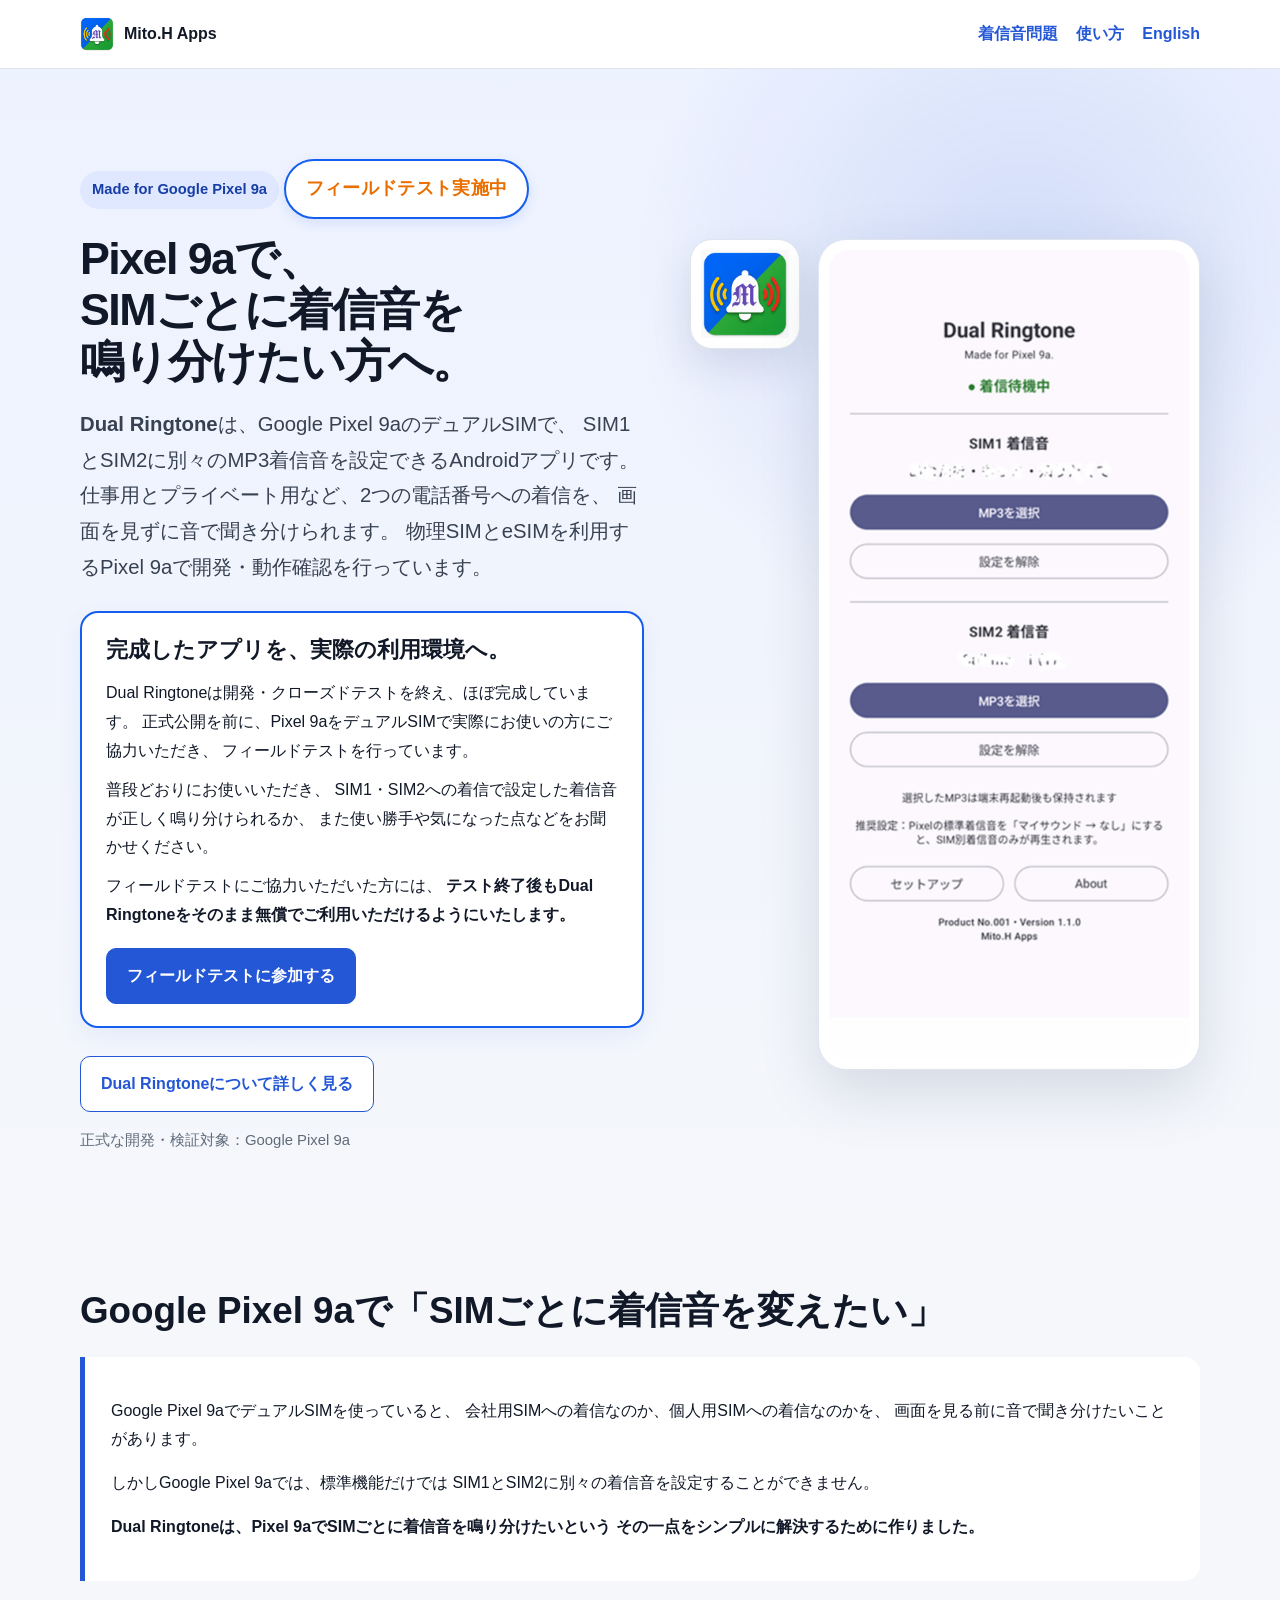
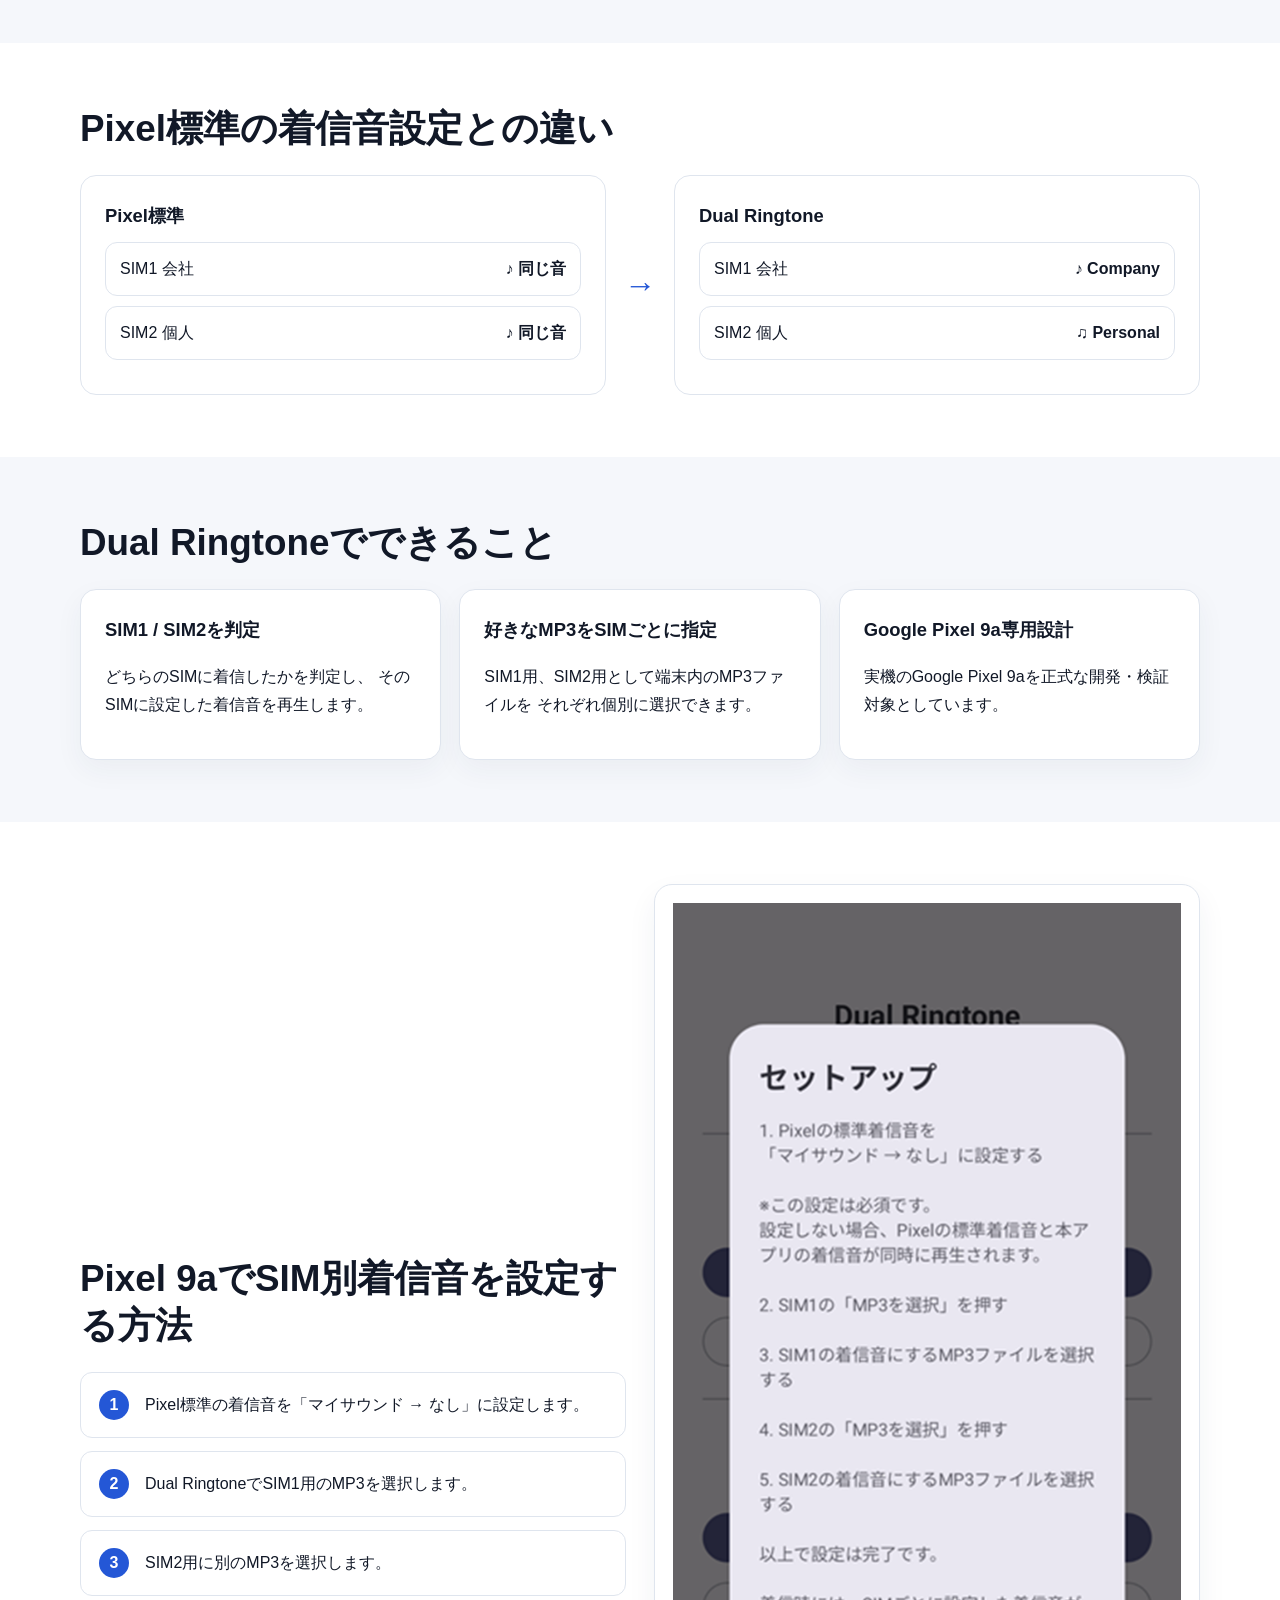
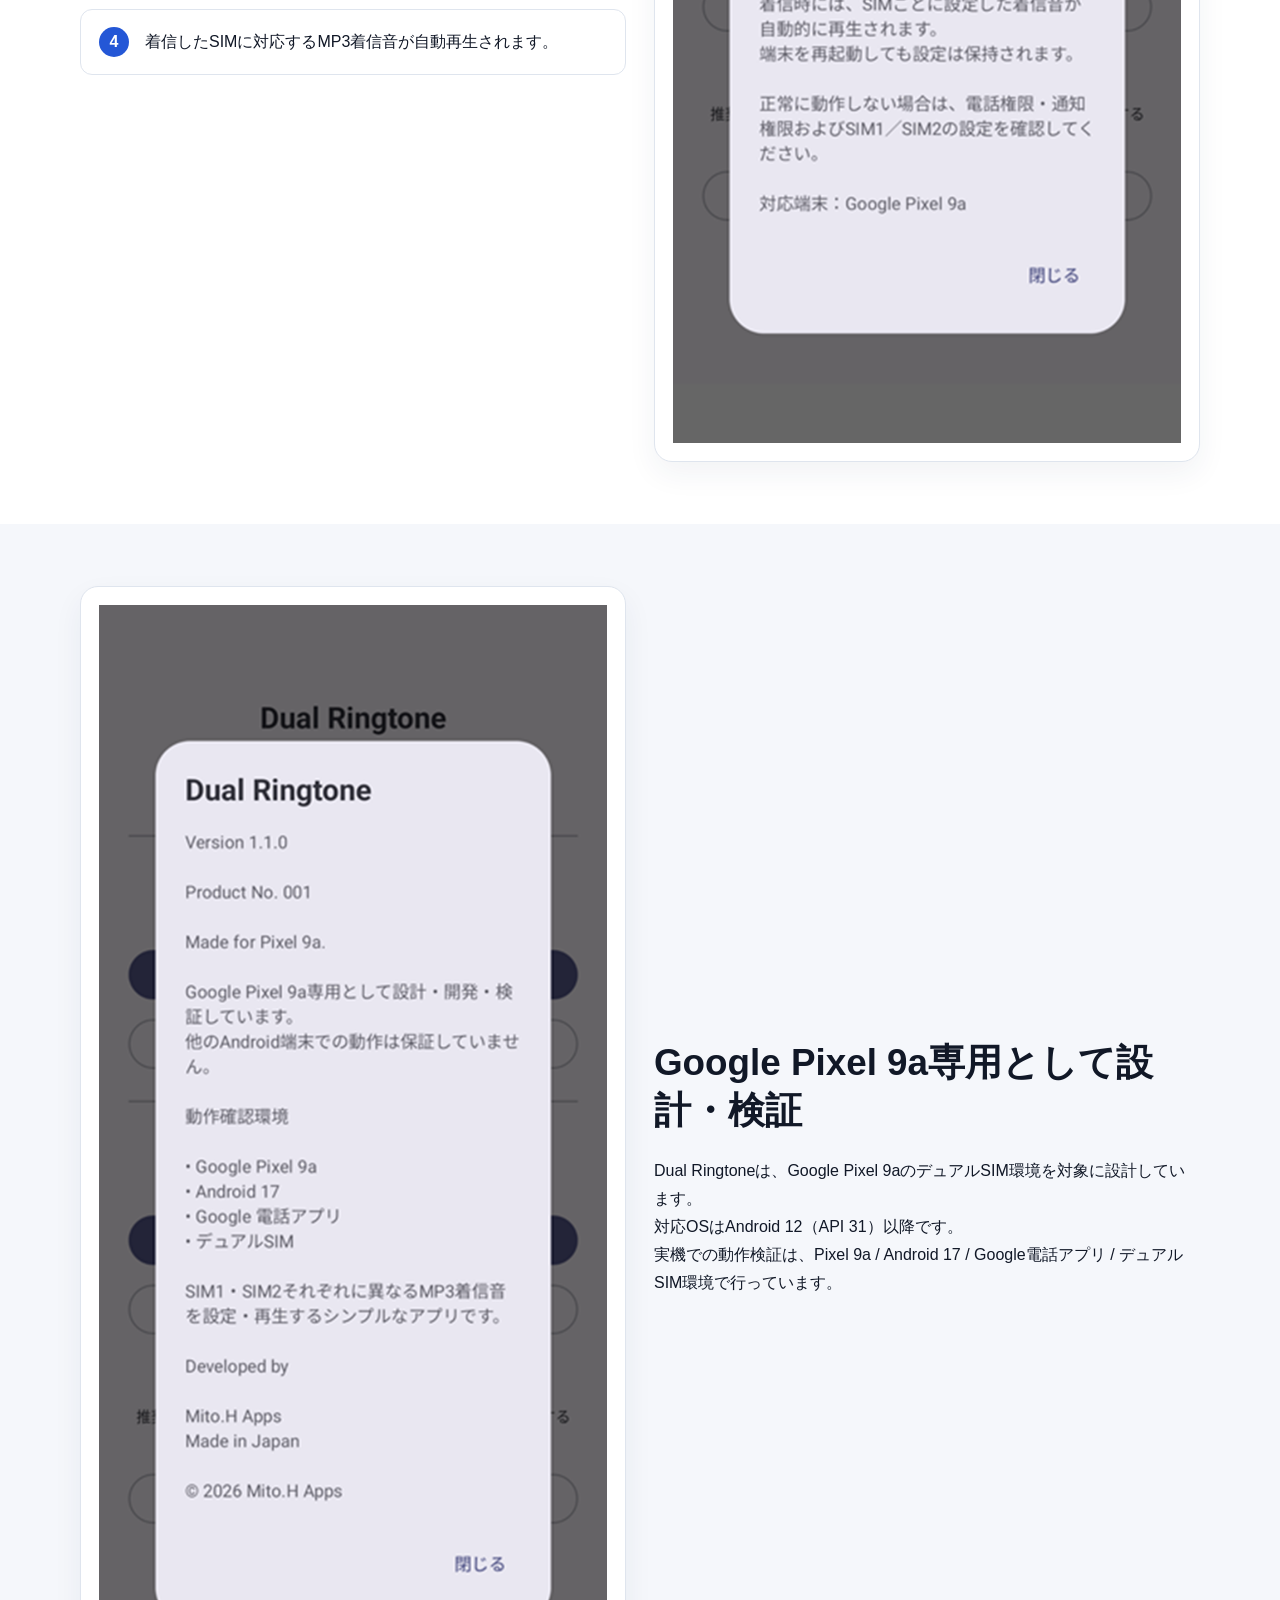
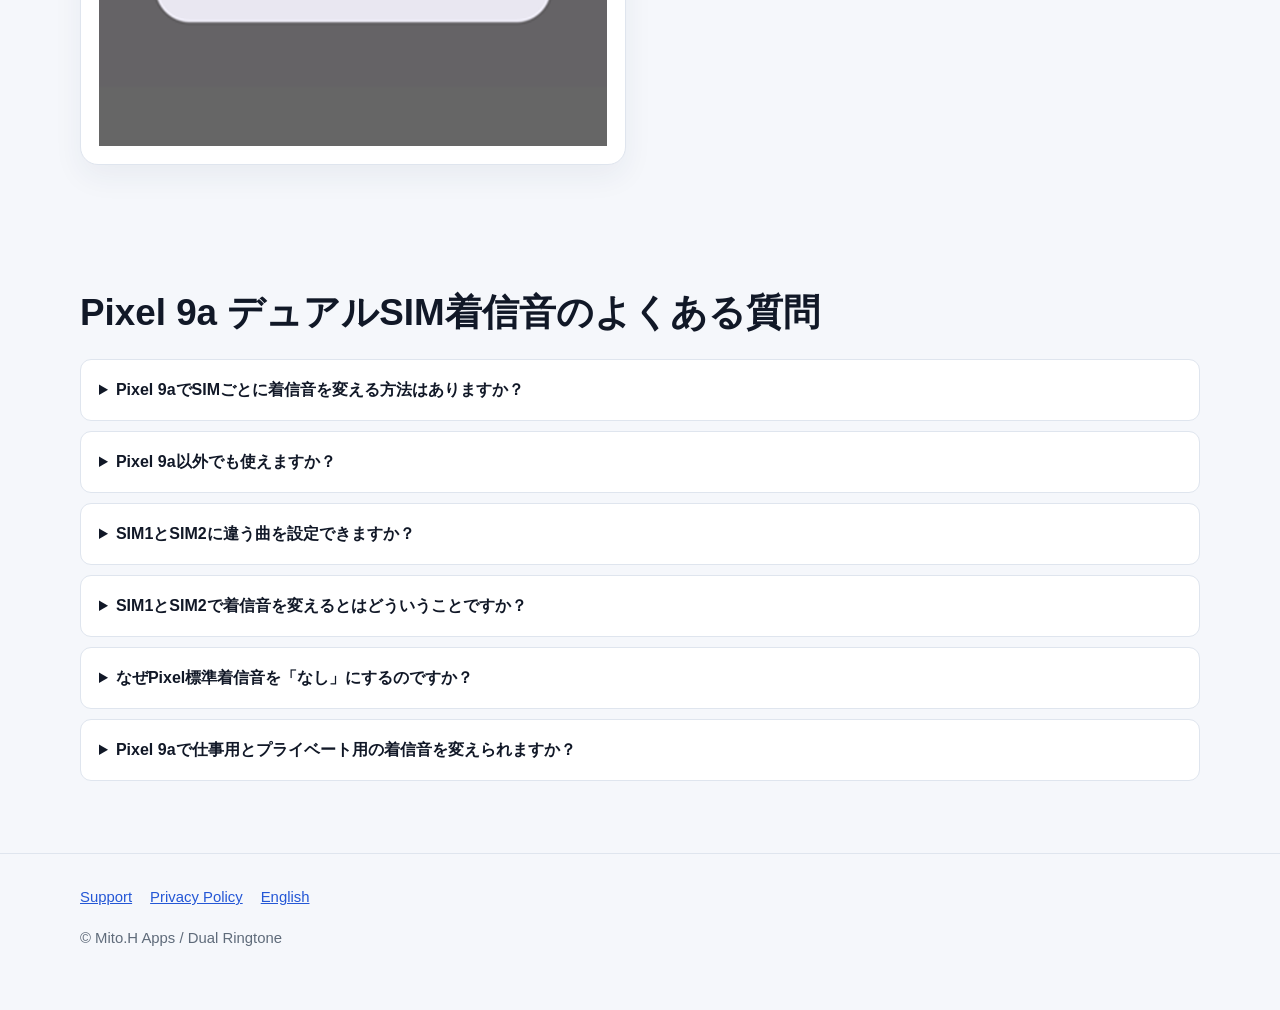
==== index.html @ 2ea24cad "Update index.html" ====
<!doctype html>
<html lang="ja">
<head>
  <!-- Google tag (gtag.js) -->
<script async src="https://www.googletagmanager.com/gtag/js?id=G-08TRGKSP1V"></script>
<script>
  window.dataLayer = window.dataLayer || [];
  function gtag(){dataLayer.push(arguments);}
  gtag('js', new Date());

  gtag('config', 'G-08TRGKSP1V');
</script>
<meta charset="utf-8">
<meta name="viewport" content="width=device-width,initial-scale=1">

<title>Google Pixel 9a デュアルSIMの着信音をSIMごとに鳴り分け | Dual Ringtone</title>

<meta name="description" content="Google Pixel 9aのデュアルSIMで、SIM1とSIM2に別々の着信音を設定したい方へ。Dual Ringtoneは着信したSIMを判定し、SIMごとに指定したMP3着信音を再生するPixel 9a専用Androidアプリです。">
<meta name="robots" content="index,follow,max-image-preview:large">

<link rel="canonical" href="https://mailmito0216-afk.github.io/mitohapps/">
<link rel="alternate" hreflang="ja" href="https://mailmito0216-afk.github.io/mitohapps/">
<link rel="alternate" hreflang="en" href="https://mailmito0216-afk.github.io/mitohapps/en/">
<link rel="alternate" hreflang="x-default" href="https://mailmito0216-afk.github.io/mitohapps/en/">

<link rel="stylesheet" href="style.css">

<meta property="og:type" content="website">
<meta property="og:title" content="Google Pixel 9a デュアルSIMの着信音をSIMごとに鳴り分け">
<meta property="og:description" content="SIM1とSIM2に別々のMP3着信音。Google Pixel 9a専用 Dual Ringtone。">
<meta property="og:url" content="https://mailmito0216-afk.github.io/mitohapps/">
<meta property="og:image" content="https://mailmito0216-afk.github.io/mitohapps/assets/icon.png">

<script type="application/ld+json">
{
  "@context": "https://schema.org",
  "@graph": [
    {
      "@type": "SoftwareApplication",
      "name": "Dual Ringtone",
      "applicationCategory": "UtilitiesApplication",
      "operatingSystem": "Android",
      "description": "Google Pixel 9aのデュアルSIMで、着信したSIMを判定し、SIM1とSIM2にそれぞれ指定したMP3着信音を再生するAndroidアプリ。",
      "url": "https://mailmito0216-afk.github.io/mitohapps/",
      "author": {
        "@type": "Organization",
        "name": "Mito.H Apps"
      }
    },
    {
      "@type": "FAQPage",
      "mainEntity": [
        {
          "@type": "Question",
          "name": "Pixel 9aでSIMごとに着信音を変える方法はありますか？",
          "acceptedAnswer": {
            "@type": "Answer",
            "text": "Dual Ringtoneでは、Google Pixel 9aのSIM1とSIM2にそれぞれ別のMP3着信音を設定できます。"
          }
        },
        {
          "@type": "Question",
          "name": "Pixel 9a以外でも使えますか？",
          "acceptedAnswer": {
            "@type": "Answer",
            "text": "現在の正式な対応・検証対象はGoogle Pixel 9aです。"
          }
        },
        {
          "@type": "Question",
          "name": "SIM1とSIM2に違う曲を設定できますか？",
          "acceptedAnswer": {
            "@type": "Answer",
            "text": "はい。SIM1とSIM2それぞれに別のMP3ファイルを選択できます。"
          }
        },
  {
  "@type": "Question",
  "name": "SIM1とSIM2で着信音を変えるとはどういうことですか？",
  "acceptedAnswer": {
    "@type": "Answer",
    "text": "デュアルSIMでは、1台のスマートフォンでSIM1とSIM2の2つの回線を利用できます。Dual Ringtoneを使うと、SIM1への着信とSIM2への着信で別々の着信音を鳴らし分けることができます。"
  }
},
        {
          "@type": "Question",
          "name": "なぜPixel標準着信音を「なし」にするのですか？",
          "acceptedAnswer": {
            "@type": "Answer",
            "text": "Pixel標準着信音とDual Ringtoneの着信音が二重に鳴るのを防ぐためです。"
          }
        }
      ]
    }
  ]
}
</script>
</head>

<body>

<header class="header">
<div class="wrap header-inner">

<a class="brand" href="./">
<img src="assets/icon.png" alt="Dual Ringtone icon">
Mito.H Apps
</a>

<nav class="nav">
<a href="#problem">着信音問題</a>
<a href="#how">使い方</a>
<a class="lang" href="en/" lang="en">English</a>
</nav>

</div>
</header>


<main>

<section class="hero">
<div class="wrap hero-grid">

<div>

<p class="kicker">Made for Google Pixel 9a</p>
<p class="coming-soon">フィールドテスト実施中</p>

<h1>Pixel 9aで、<br>SIMごとに着信音を<br>鳴り分けたい方へ。</h1>

<p class="lead">
<strong>Dual Ringtone</strong>は、Google Pixel 9aのデュアルSIMで、
SIM1とSIM2に別々のMP3着信音を設定できるAndroidアプリです。
仕事用とプライベート用など、2つの電話番号への着信を、
画面を見ずに音で聞き分けられます。
物理SIMとeSIMを利用するPixel 9aで開発・動作確認を行っています。
</p>

<div class="tester-callout">
  <h2>完成したアプリを、実際の利用環境へ。</h2>

  <p>
    Dual Ringtoneは開発・クローズドテストを終え、ほぼ完成しています。
    正式公開を前に、Pixel 9aをデュアルSIMで実際にお使いの方にご協力いただき、
    フィールドテストを行っています。
  </p>

  <p>
    普段どおりにお使いいただき、
    SIM1・SIM2への着信で設定した着信音が正しく鳴り分けられるか、
    また使い勝手や気になった点などをお聞かせください。
  </p>

  <p>
    フィールドテストにご協力いただいた方には、
    <strong>テスト終了後もDual Ringtoneをそのまま無償でご利用いただけるようにいたします。</strong>
  </p>

  <a class="btn primary"
     href="https://forms.gle/vcuBx4Yss6ZRhS5Z6"
     target="_blank"
     rel="noopener noreferrer">
    フィールドテストに参加する
  </a>
</div>

<div class="actions">
<a class="btn secondary" href="#problem">Dual Ringtoneについて詳しく見る</a>
</div>

<p class="small">正式な開発・検証対象：Google Pixel 9a</p>
</div>


<div class="hero-media">

<div class="icon-card">
<img src="assets/icon.png" alt="Dual Ringtone app icon">
</div>

<div class="phone-shot">
<img src="assets/app-main-ja.png"
alt="Google Pixel 9aでSIM1とSIM2に別々のMP3着信音を設定するDual Ringtoneのメイン画面">
</div>

</div>

</div>
</section>


<section class="section" id="problem">
<div class="wrap">

<h2>Google Pixel 9aで「SIMごとに着信音を変えたい」</h2>

<div class="problem">

<p>
Google Pixel 9aでデュアルSIMを使っていると、
会社用SIMへの着信なのか、個人用SIMへの着信なのかを、
画面を見る前に音で聞き分けたいことがあります。
</p>

<p>
しかしGoogle Pixel 9aでは、標準機能だけでは
SIM1とSIM2に別々の着信音を設定することができません。
</p>

<p>
<strong>
Dual Ringtoneは、Pixel 9aでSIMごとに着信音を鳴り分けたいという
その一点をシンプルに解決するために作りました。
</strong>
</p>

</div>

</div>
</section>


<section class="section white">
<div class="wrap">

<h2>Pixel標準の着信音設定との違い</h2>

<div class="compare">

<div class="compare-box">

<h3>Pixel標準</h3>

<div class="sim-pill">
<span>SIM1 会社</span>
<strong>♪ 同じ音</strong>
</div>

<div class="sim-pill">
<span>SIM2 個人</span>
<strong>♪ 同じ音</strong>
</div>

</div>


<div class="arrow">→</div>


<div class="compare-box">

<h3>Dual Ringtone</h3>

<div class="sim-pill">
<span>SIM1 会社</span>
<strong>♪ Company</strong>
</div>

<div class="sim-pill">
<span>SIM2 個人</span>
<strong>♫ Personal</strong>
</div>

</div>

</div>

</div>
</section>


<section class="section">
<div class="wrap">

<h2>Dual Ringtoneでできること</h2>

<div class="grid3">

<div class="card">
<h3>SIM1 / SIM2を判定</h3>
<p>
どちらのSIMに着信したかを判定し、
そのSIMに設定した着信音を再生します。
</p>
</div>

<div class="card">
<h3>好きなMP3をSIMごとに指定</h3>
<p>
SIM1用、SIM2用として端末内のMP3ファイルを
それぞれ個別に選択できます。
</p>
</div>

<div class="card">
<h3>Google Pixel 9a専用設計</h3>
<p>
実機のGoogle Pixel 9aを正式な開発・検証対象としています。
</p>
</div>

</div>

</div>
</section>


<section class="section white" id="how">
<div class="wrap media-grid">

<div>

<h2>Pixel 9aでSIM別着信音を設定する方法</h2>

<ol class="steps">

<li>
Pixel標準の着信音を「マイサウンド → なし」に設定します。
</li>

<li>
Dual RingtoneでSIM1用のMP3を選択します。
</li>

<li>
SIM2用に別のMP3を選択します。
</li>

<li>
着信したSIMに対応するMP3着信音が自動再生されます。
</li>

</ol>

</div>


<div class="media-card">

<img src="assets/setup-ja.png"
alt="Google Pixel 9aでSIM1とSIM2に別々の着信音を設定するDual Ringtoneのセットアップ手順">

</div>

</div>
</section>


<section class="section">
<div class="wrap media-grid">

<div class="media-card">

<img src="assets/about-ja.png"
alt="Google Pixel 9a専用Dual Ringtoneの対応環境を表示したAbout画面">

</div>

<div>

<h2>Google Pixel 9a専用として設計・検証</h2>

<p>
Dual Ringtoneは、Google Pixel 9aのデュアルSIM環境を対象に設計しています。<br>
対応OSはAndroid 12（API 31）以降です。<br>
実機での動作検証は、Pixel 9a / Android 17 / Google電話アプリ / デュアルSIM環境で行っています。
</p>

</div>

</div>
</section>




<section class="section faq">
<div class="wrap">

<h2>Pixel 9a デュアルSIM着信音のよくある質問</h2>

<details>
<summary>Pixel 9aでSIMごとに着信音を変える方法はありますか？</summary>
<p>
Dual Ringtoneでは、Google Pixel 9aのSIM1とSIM2に
それぞれ別のMP3着信音を設定できます。
</p>
</details>

<details>
<summary>Pixel 9a以外でも使えますか？</summary>
<p>
現在の正式な対応・検証対象はGoogle Pixel 9aです。
</p>
</details>

<details>
<summary>SIM1とSIM2に違う曲を設定できますか？</summary>
<p>
はい。それぞれに別のMP3ファイルを選択できます。
</p>
</details>
<details>
<summary>SIM1とSIM2で着信音を変えるとはどういうことですか？</summary>
<p>
デュアルSIMでは、1台のスマートフォンでSIM1とSIM2の2つの回線を利用できます。
Dual Ringtoneを使うと、SIM1への着信とSIM2への着信で別々の着信音を鳴らし分けることができます。
</p>
</details>
  
<details>
<summary>なぜPixel標準着信音を「なし」にするのですか？</summary>
<p>
Pixel標準着信音とDual Ringtoneの着信音が
二重に鳴るのを防ぐためです。
</p>
</details>

<details>
<summary>Pixel 9aで仕事用とプライベート用の着信音を変えられますか？</summary>
<p>
はい。Dual Ringtoneを使うと、Google Pixel 9aのデュアルSIMで、
仕事用とプライベート用など、2つの電話番号への着信を
異なるMP3着信音で聞き分けられます。
現在、正式公開前のフィールドテストを実施しています。
</p>
</details>
  
</div>
</section>

</main>


<footer class="footer">
<div class="wrap">

<div class="footer-links">

<a href="support.html">Support</a>
<a href="privacy.html">Privacy Policy</a>
<a href="en/" lang="en">English</a>

</div>

<p>© Mito.H Apps / Dual Ringtone</p>

</div>
</footer>

</body>
</html>
---- style.css ----
:root{
  --bg:#f5f7fb;--surface:#fff;--ink:#111827;--muted:#5f6b7a;--line:#dfe5ee;
  --blue:#2457d6;--blue2:#173ea6;--soft:#eef3ff;--green:#14815c;--max:1120px
}
*{box-sizing:border-box}html{scroll-behavior:smooth}
body{margin:0;font-family:-apple-system,BlinkMacSystemFont,"Segoe UI","Noto Sans JP","Yu Gothic",Arial,sans-serif;color:var(--ink);background:var(--bg);line-height:1.75}
a{color:var(--blue)}img{max-width:100%;height:auto;display:block}
.wrap{width:min(calc(100% - 34px),var(--max));margin:auto}
.header{position:sticky;top:0;z-index:20;background:rgba(255,255,255,.95);border-bottom:1px solid var(--line);backdrop-filter:blur(10px)}
.header-inner{min-height:68px;display:flex;align-items:center;justify-content:space-between;gap:18px}
.brand{display:flex;align-items:center;gap:10px;font-weight:900;text-decoration:none;color:var(--ink)}
.brand img{width:34px;height:34px;border-radius:8px}
.nav{display:flex;gap:18px;align-items:center;flex-wrap:wrap}.nav a{text-decoration:none;font-weight:750}
.hero{padding:72px 0 58px;background:radial-gradient(circle at 80% 18%,rgba(36,87,214,.14),transparent 28%),linear-gradient(180deg,#edf2ff 0%,var(--bg) 100%)}
.hero-grid{display:grid;grid-template-columns:1.05fr .95fr;gap:46px;align-items:center}
.kicker{display:inline-block;margin:0 0 14px;padding:6px 12px;border-radius:999px;background:#dfe8ff;color:var(--blue2);font-weight:850;font-size:.92rem}
h1{font-size:clamp(2rem,3.5vw,3rem);line-height:1.15;letter-spacing:-.035em;margin:0 0 .35em}
h2{font-size:clamp(1.55rem,3vw,2.3rem);line-height:1.3;margin:0 0 .6em}
h3{font-size:1.15rem;margin:0 0 .35em}.lead{font-size:clamp(1.05rem,2vw,1.27rem);color:#374151;max-width:760px}
.actions{display:flex;gap:12px;flex-wrap:wrap;margin-top:28px}.btn{display:inline-block;padding:13px 20px;border-radius:10px;border:1px solid var(--blue);text-decoration:none;font-weight:850}
.btn.primary{background:var(--blue);color:#fff}.btn.secondary{background:#fff;color:var(--blue)}.small{font-size:.93rem;color:var(--muted)}
.hero-media{display:grid;grid-template-columns:110px 1fr;gap:18px;align-items:start}
.icon-card{background:#fff;border:1px solid var(--line);border-radius:22px;padding:10px;box-shadow:0 16px 40px rgba(35,52,87,.12)}
.phone-shot{background:#fff;border:1px solid var(--line);border-radius:28px;padding:10px;box-shadow:0 22px 60px rgba(35,52,87,.15)}
.phone-shot img{border-radius:20px}
.section{padding:62px 0}.section.white{background:#fff}
.grid3{display:grid;grid-template-columns:repeat(3,1fr);gap:18px}
.card{background:#fff;border:1px solid var(--line);border-radius:16px;padding:24px;box-shadow:0 10px 28px rgba(35,52,87,.05)}
.problem{background:#fff;border-left:5px solid var(--blue);border-radius:0 16px 16px 0;padding:24px 26px}
.compare{display:grid;grid-template-columns:1fr auto 1fr;gap:18px;align-items:center}.compare-box{background:#fff;border:1px solid var(--line);border-radius:16px;padding:24px}.arrow{font-size:2rem;font-weight:900;color:var(--blue)}
.sim-pill{display:flex;justify-content:space-between;gap:12px;border:1px solid var(--line);border-radius:12px;padding:12px 14px;margin:10px 0}
.steps{padding:0;counter-reset:s;display:grid;gap:13px}.steps li{list-style:none;counter-increment:s;position:relative;background:#fff;border:1px solid var(--line);border-radius:12px;padding:18px 18px 18px 64px}
.steps li:before{content:counter(s);position:absolute;left:18px;top:17px;width:30px;height:30px;border-radius:50%;display:grid;place-items:center;background:var(--blue);color:#fff;font-weight:900}
.media-grid{display:grid;grid-template-columns:1fr 1fr;gap:28px;align-items:center}
.media-card{background:#fff;border:1px solid var(--line);border-radius:18px;padding:18px;box-shadow:0 12px 30px rgba(35,52,87,.06)}
.callout{background:var(--soft);border:1px solid #cbd8ff;border-radius:18px;padding:30px}.good{color:var(--green);font-weight:900}
.faq details{background:#fff;border:1px solid var(--line);border-radius:11px;padding:16px 18px;margin:10px 0}.faq summary{cursor:pointer;font-weight:820}
.footer{border-top:1px solid var(--line);padding:30px 0 44px;color:var(--muted);font-size:.93rem}.footer-links{display:flex;gap:18px;flex-wrap:wrap}
.placeholder{font-family:ui-monospace,SFMono-Regular,Consolas,monospace;background:#fff4c8;border:1px solid #eed681;padding:2px 6px;border-radius:5px}
@media(max-width:880px){
  .hero-grid,.grid3,.compare,.media-grid{grid-template-columns:1fr}
  .hero-media{grid-template-columns:90px 1fr}.arrow{transform:rotate(90deg);text-align:center}
  .nav a:not(.lang){display:none}
  }
.coming-soon {
  display: inline-block;
  margin: 18px 0 14px;
  padding: 12px 20px;
  background: #ffffff;
  border: 2px solid #155eef;
  border-radius: 999px;
  color: #e86f00;
  font-size: 18px;
  font-weight: 800;
  letter-spacing: 0.02em;
  box-shadow: 0 4px 12px rgba(21, 94, 239, 0.12);
}
.tester-callout {
  margin: 26px 0 22px;
  padding: 22px 24px;
  background: #ffffff;
  border: 2px solid #155eef;
  border-radius: 18px;
  box-shadow: 0 8px 24px rgba(21, 94, 239, 0.08);
}

.tester-callout h2 {
  margin: 0 0 14px;
  font-size: 1.35rem;
  line-height: 1.4;
  word-break: keep-all;
}

.tester-callout p {
  margin: 10px 0;
  line-height: 1.8;
}

.tester-callout .btn {
  margin-top: 8px;
}

@media (max-width: 880px) {
  .tester-callout {
    padding: 18px;
  }

  .tester-callout h2 {
    font-size: 1.2rem;
  }
}
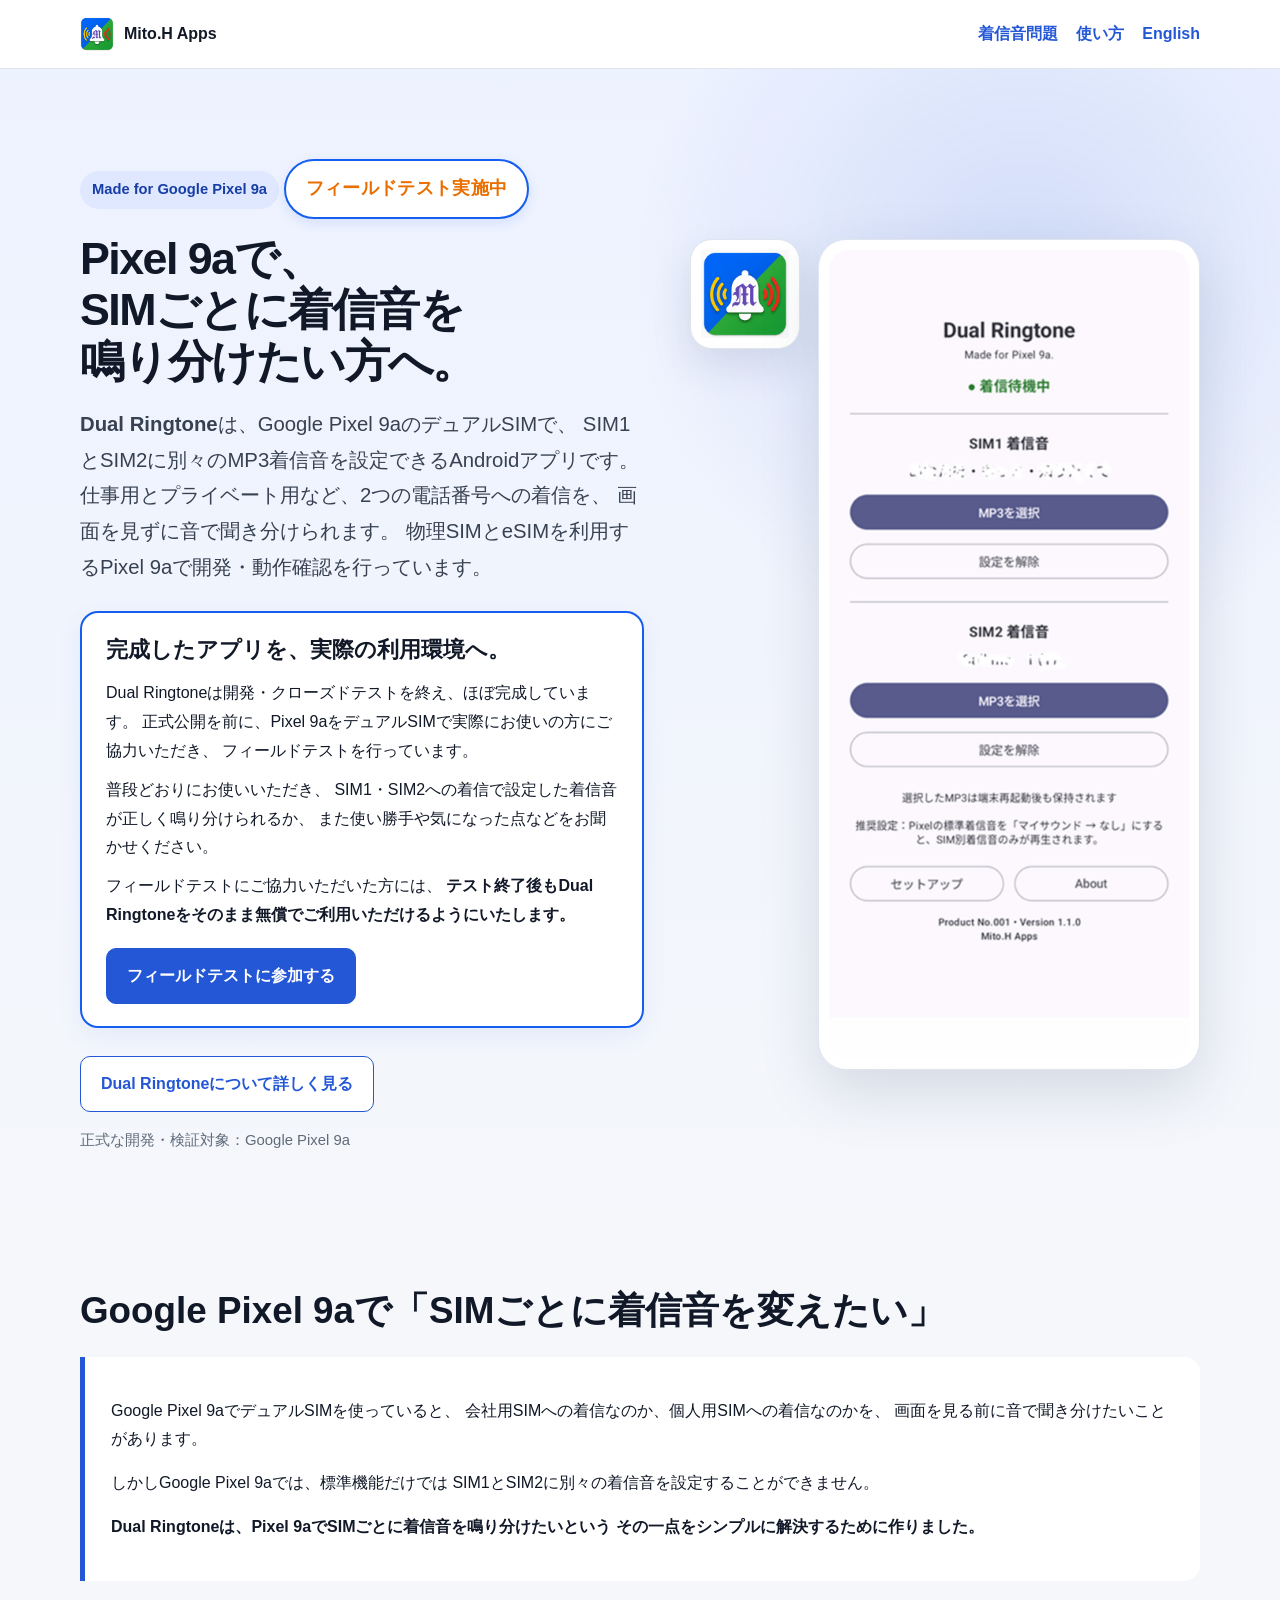
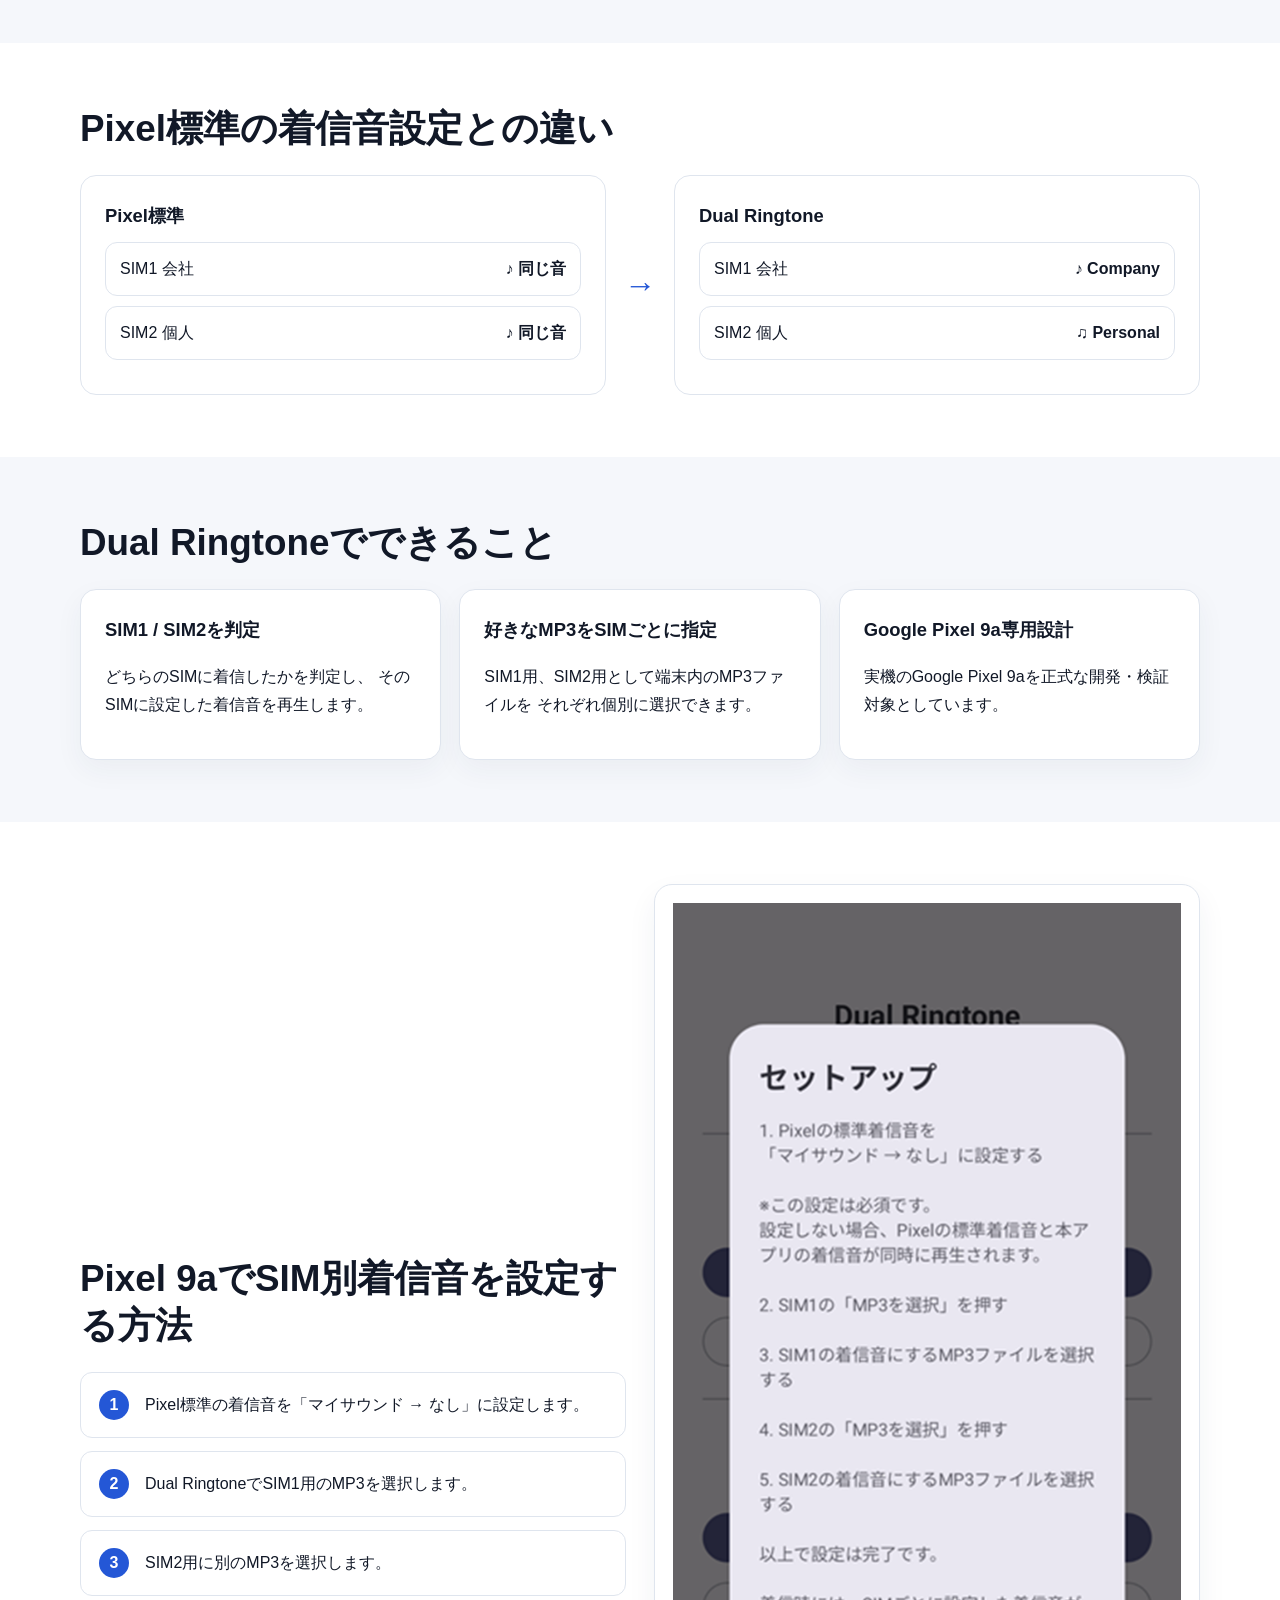
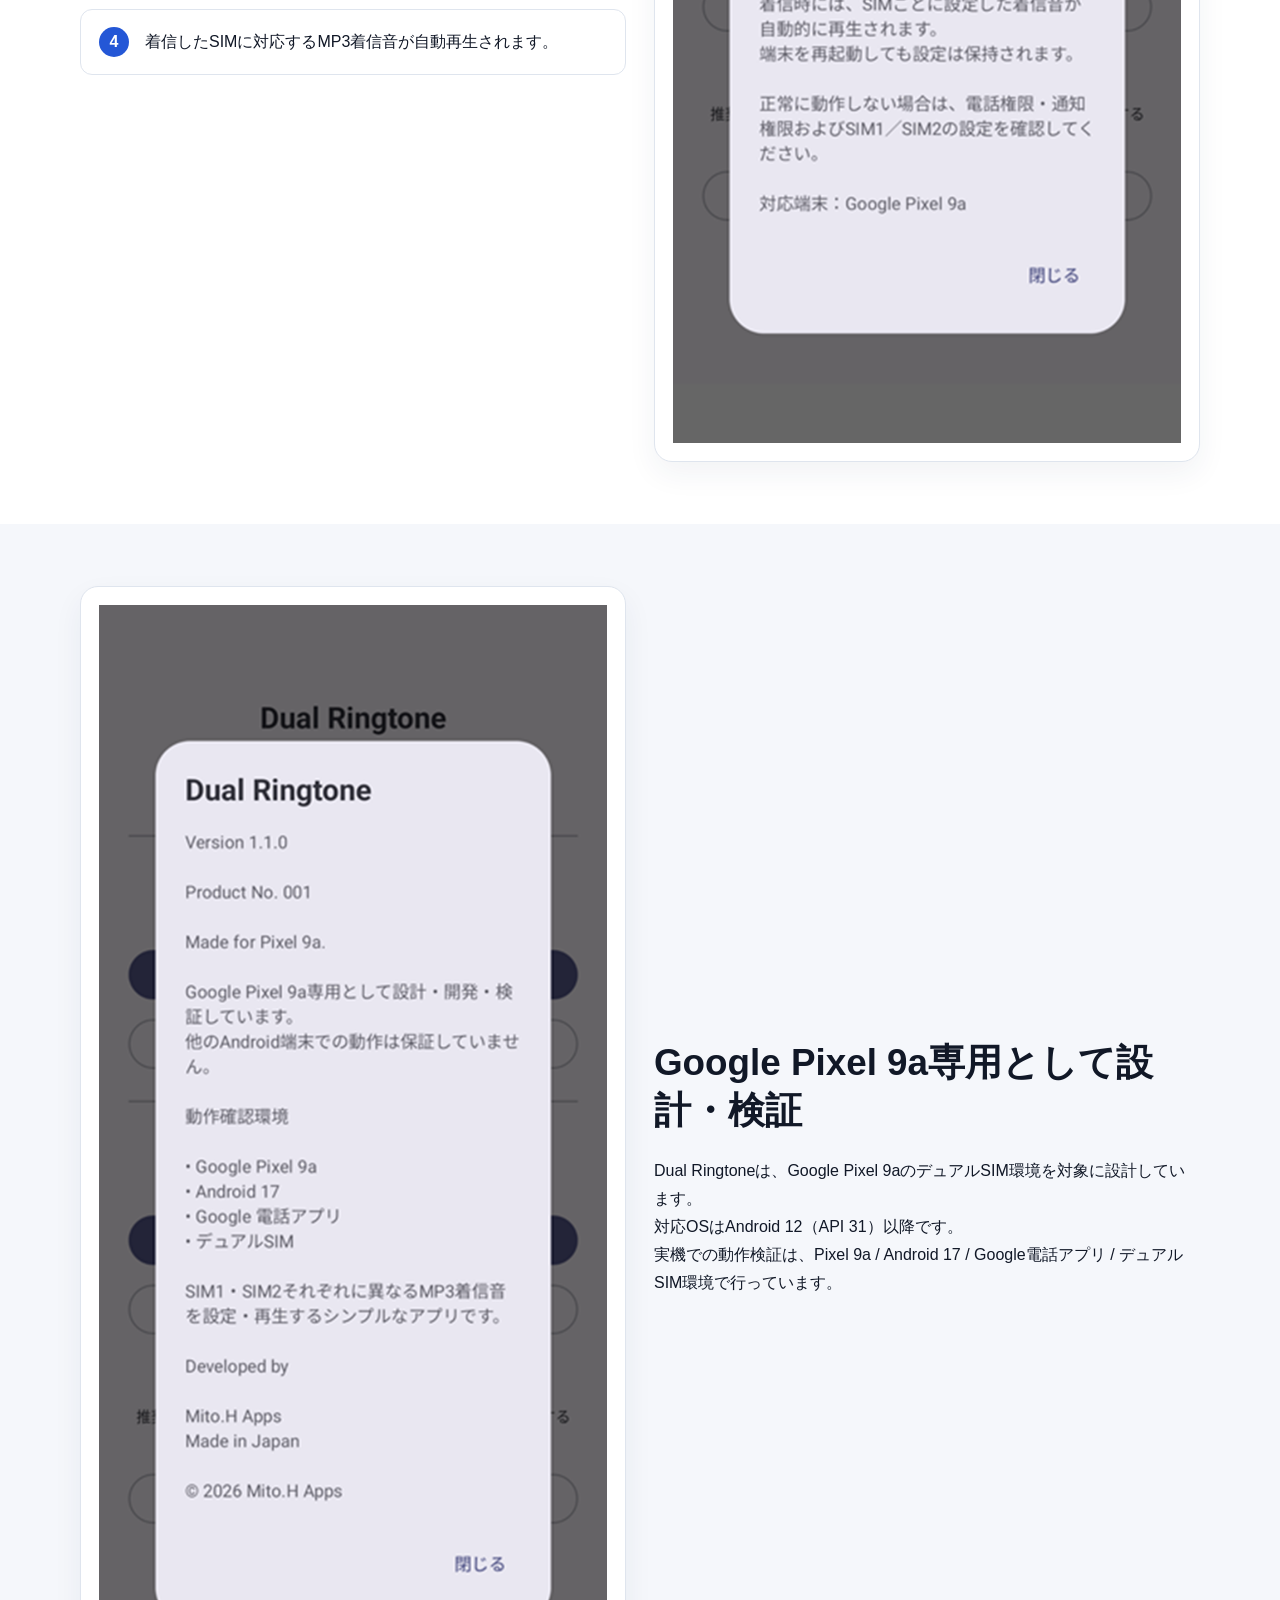
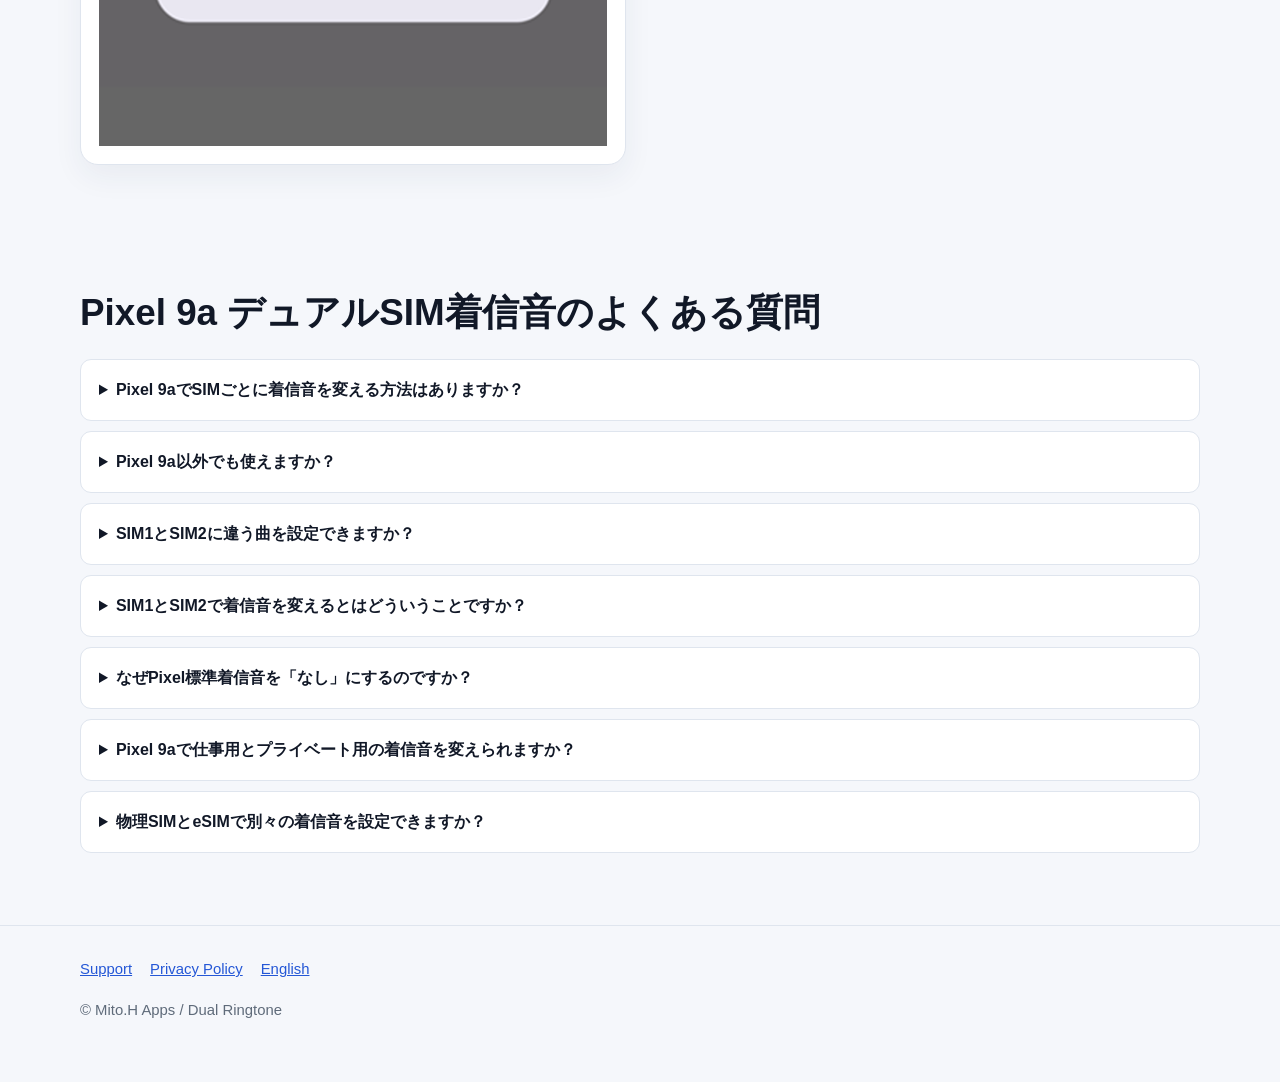
==== commit 613d57b2: "Update index.html" ====
--- a/index.html
+++ b/index.html
@@ -89,7 +89,15 @@
             "@type": "Answer",
             "text": "Pixel標準着信音とDual Ringtoneの着信音が二重に鳴るのを防ぐためです。"
           }
-        }
+        },
+  {
+  "@type": "Question",
+  "name": "Pixel 9aで仕事用とプライベート用の着信音を変えられますか？",
+  "acceptedAnswer": {
+    "@type": "Answer",
+    "text": "はい。Dual Ringtoneを使うと、Google Pixel 9aのデュアルSIMで、仕事用とプライベート用など、2つの電話番号への着信を異なるMP3着信音で聞き分けられます。現在、正式公開前のフィールドテストを実施しています。"
+  }
+}
       ]
     }
   ]
@@ -426,6 +434,17 @@
 現在、正式公開前のフィールドテストを実施しています。
 </p>
 </details>
+
+<details>
+<summary>物理SIMとeSIMで別々の着信音を設定できますか？</summary>
+<p>
+はい。Dual Ringtoneは、Google Pixel 9aの物理SIMとeSIMを
+併用するデュアルSIM環境で開発・動作確認しています。
+SIM1とSIM2にそれぞれ異なるMP3着信音を設定し、
+着信した回線に応じて鳴り分けることができます。
+現在、正式公開前のフィールドテストを実施しています。
+</p>
+</details>
   
 </div>
 </section>
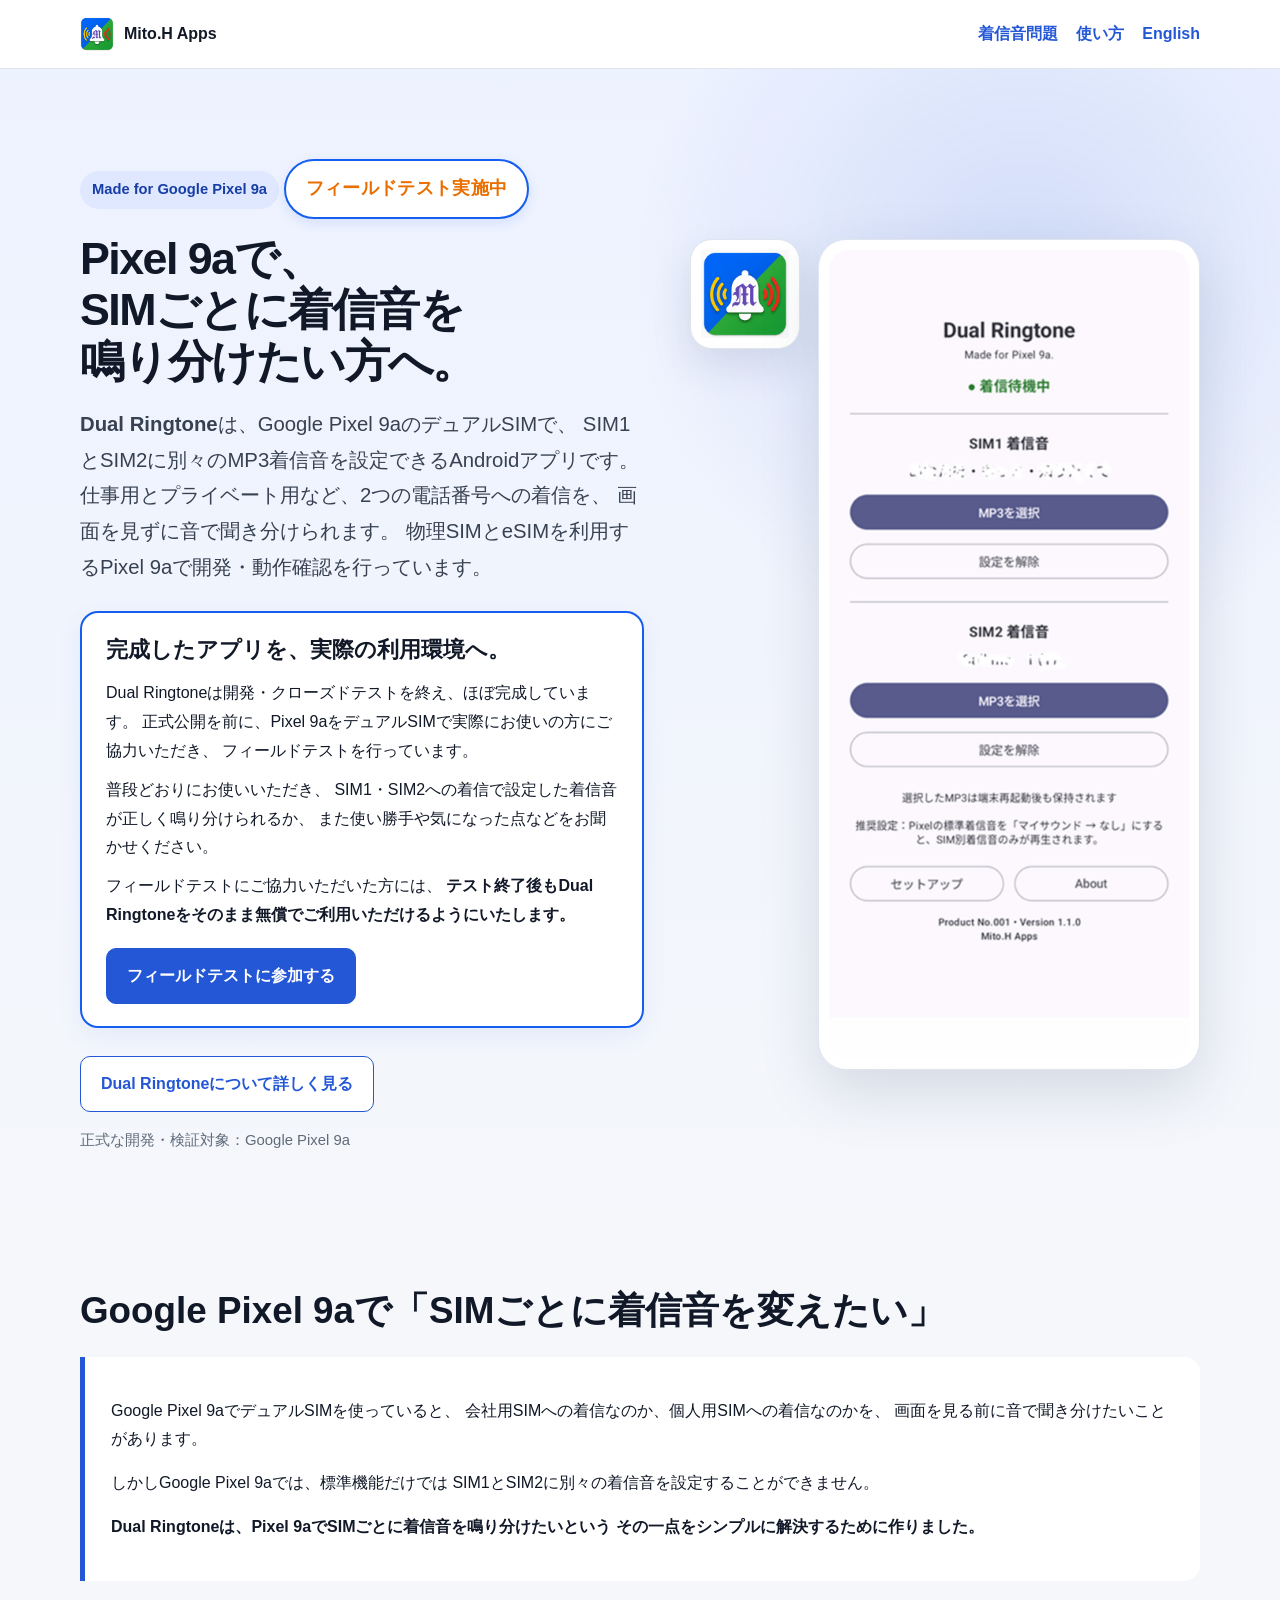
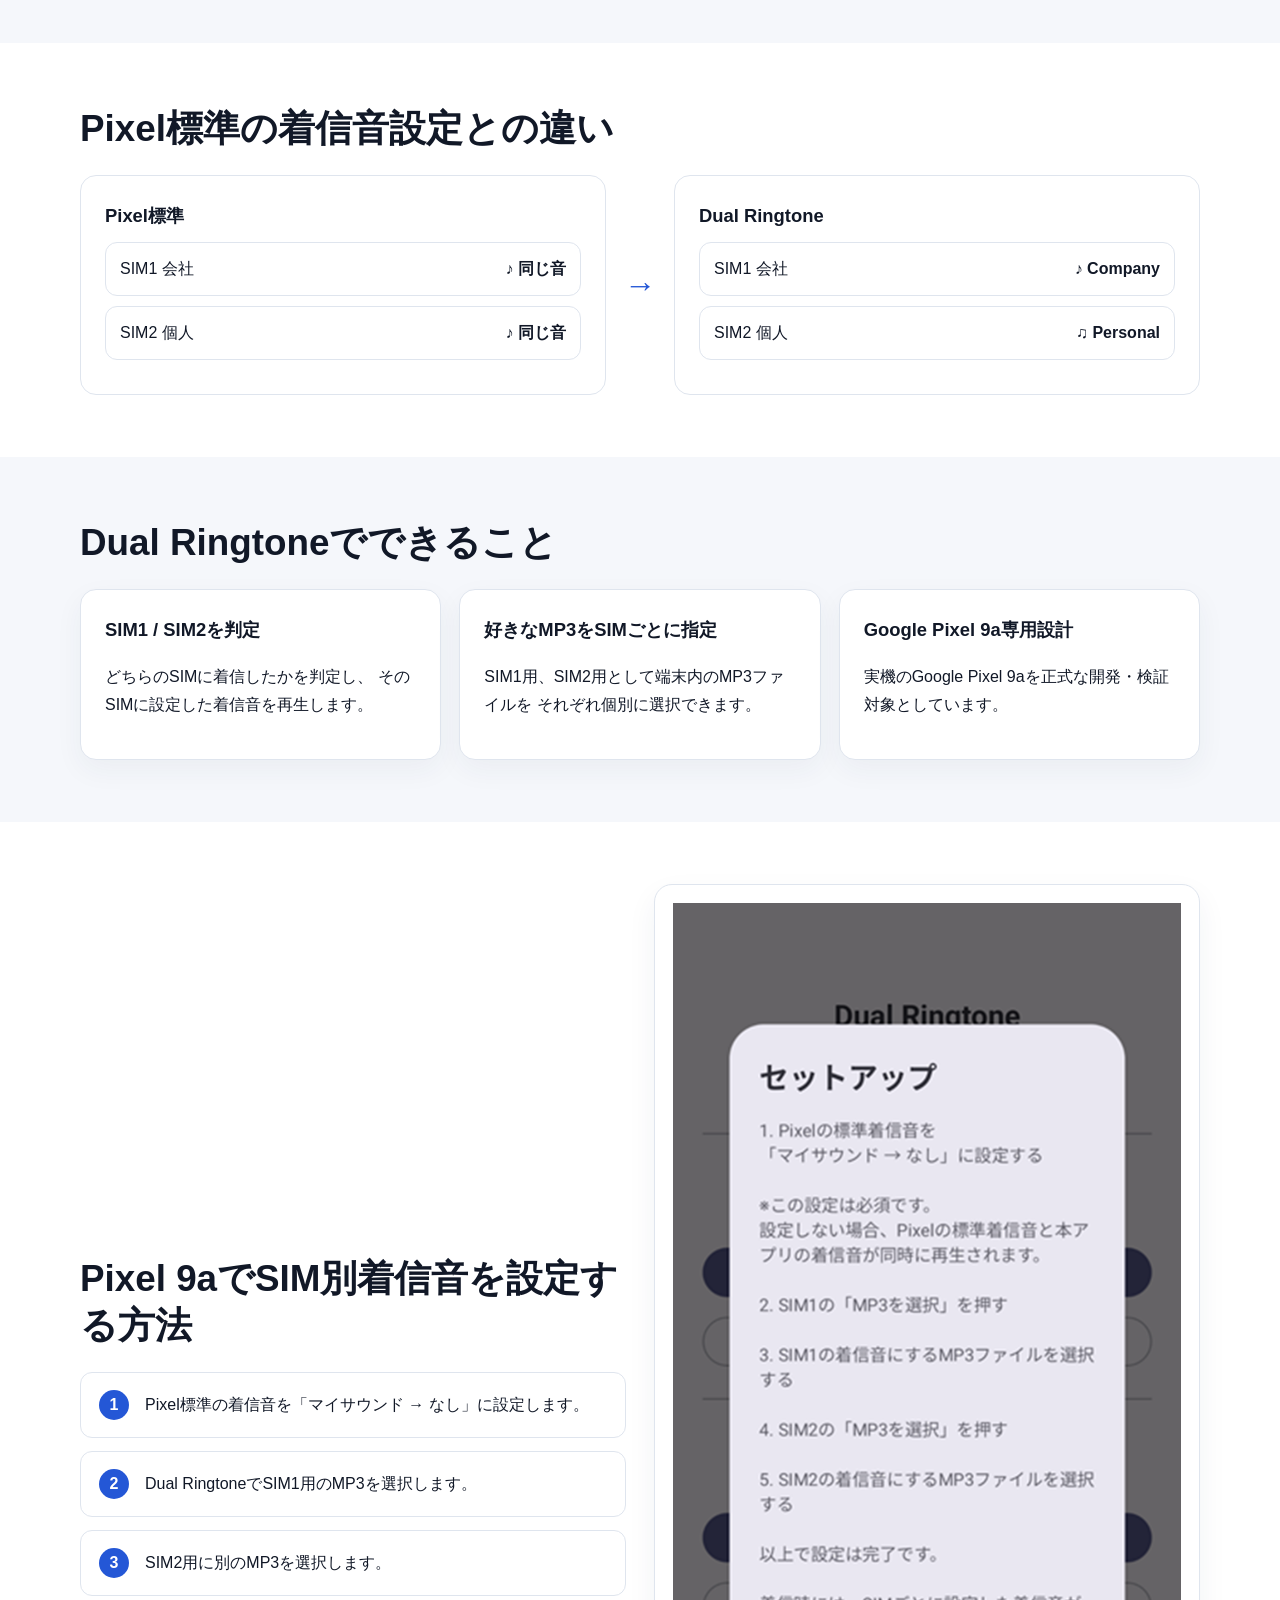
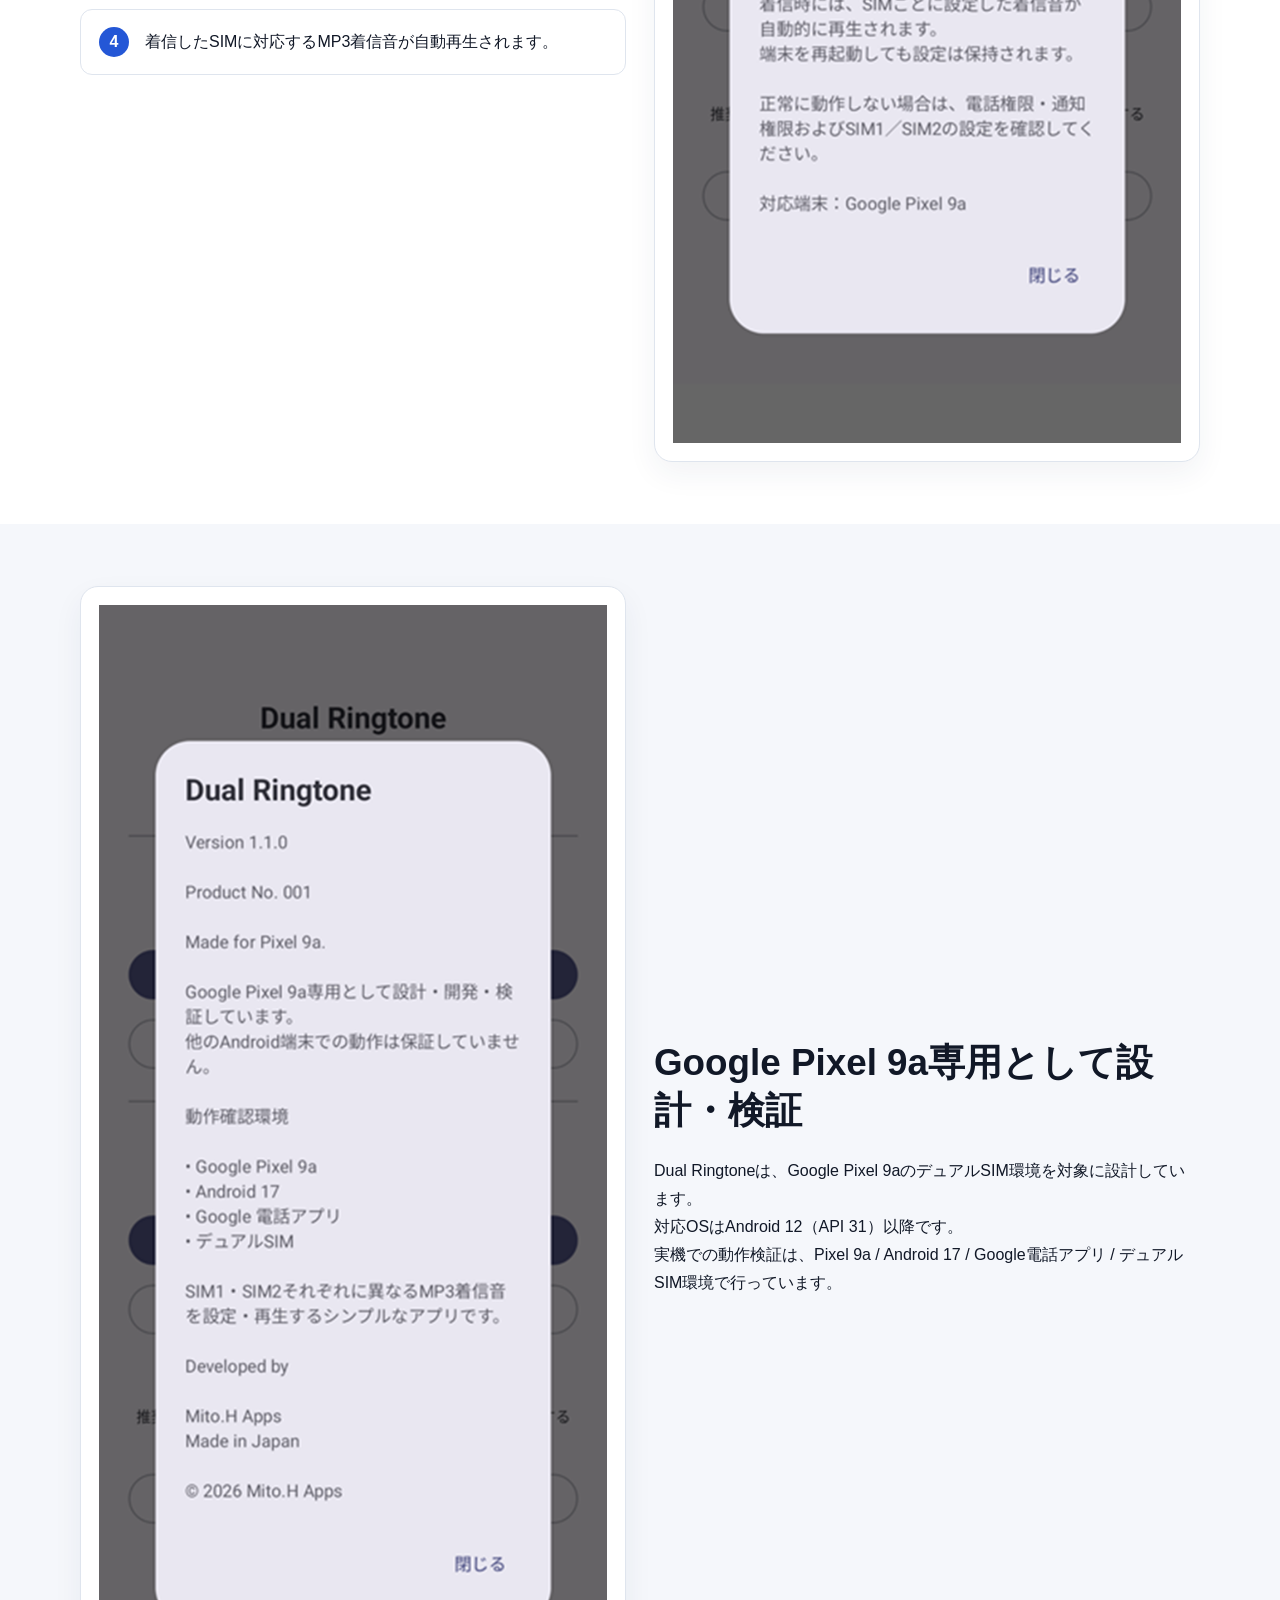
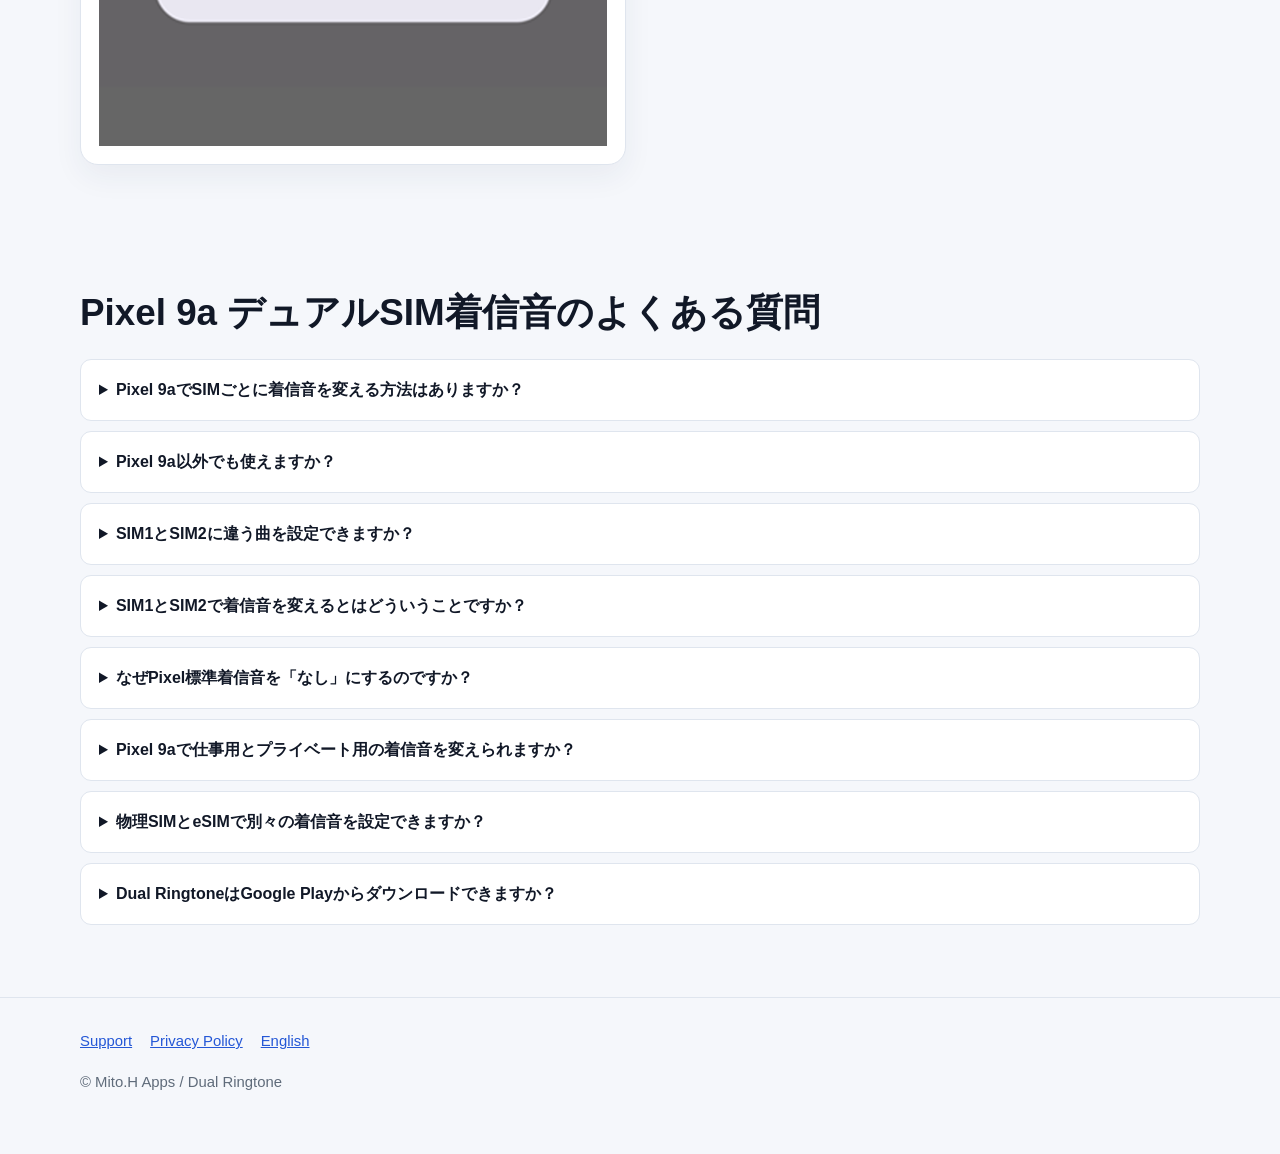
==== commit bac35416: "Add Google Play availability FAQ" ====
--- a/index.html
+++ b/index.html
@@ -97,6 +97,14 @@
     "@type": "Answer",
     "text": "はい。Dual Ringtoneを使うと、Google Pixel 9aのデュアルSIMで、仕事用とプライベート用など、2つの電話番号への着信を異なるMP3着信音で聞き分けられます。現在、正式公開前のフィールドテストを実施しています。"
   }
+},
+  {
+  "@type": "Question",
+  "name": "物理SIMとeSIMで別々の着信音を設定できますか？",
+  "acceptedAnswer": {
+    "@type": "Answer",
+    "text": "はい。Dual Ringtoneは、Google Pixel 9aの物理SIMとeSIMを併用するデュアルSIM環境で開発・動作確認しています。SIM1とSIM2にそれぞれ異なるMP3着信音を設定し、着信した回線に応じて鳴り分けることができます。現在、正式公開前のフィールドテストを実施しています。"
+  }
 }
       ]
     }
@@ -445,6 +453,18 @@
 現在、正式公開前のフィールドテストを実施しています。
 </p>
 </details>
+
+<details>
+<summary>Dual RingtoneはGoogle Playからダウンロードできますか？</summary>
+<p>
+Dual Ringtoneは現在、Google Playでの一般公開に向けて準備中です。
+現時点では一般向けのダウンロードはできませんが、
+Google Pixel 9aをデュアルSIMでお使いの方を対象に、
+フィールドテストへの参加者を募集しています。
+参加をご希望の方は、ページ上部の
+「フィールドテストに参加する」からお申し込みください。
+</p>
+</details>
   
 </div>
 </section>
